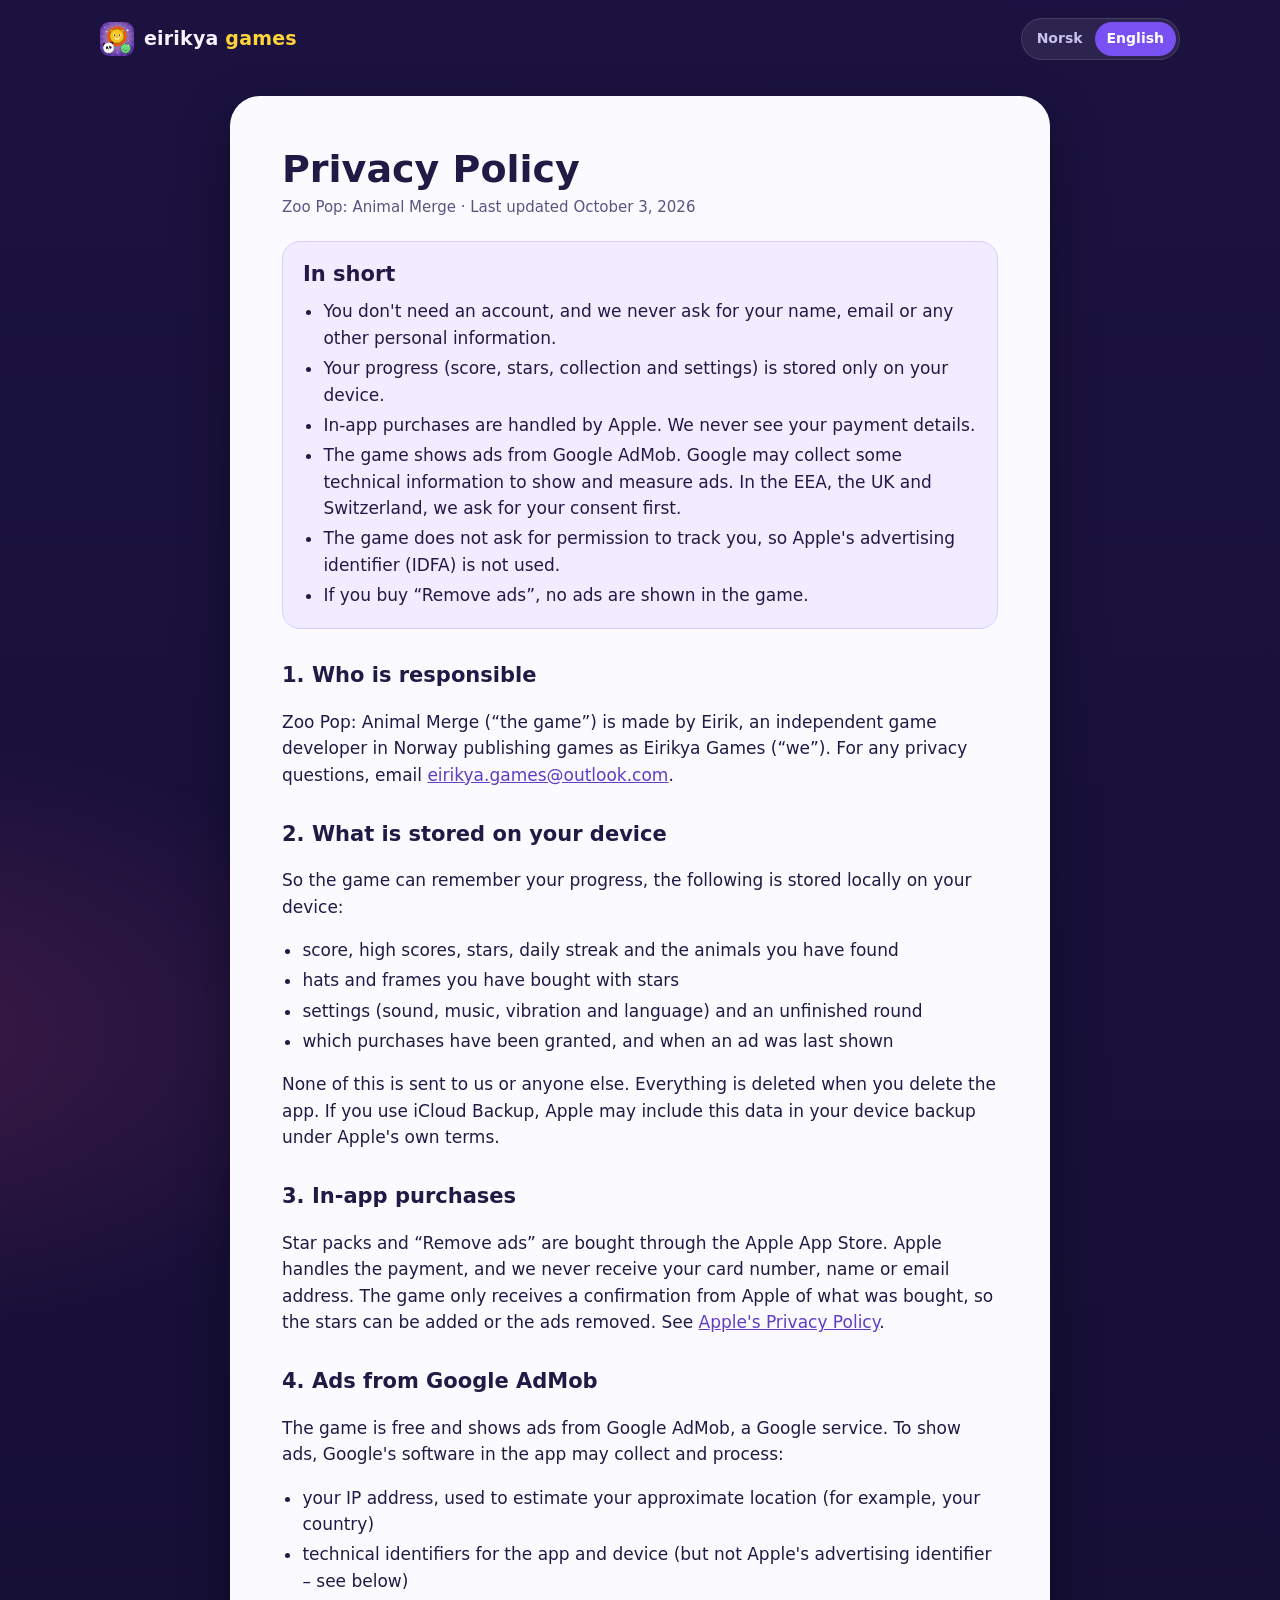
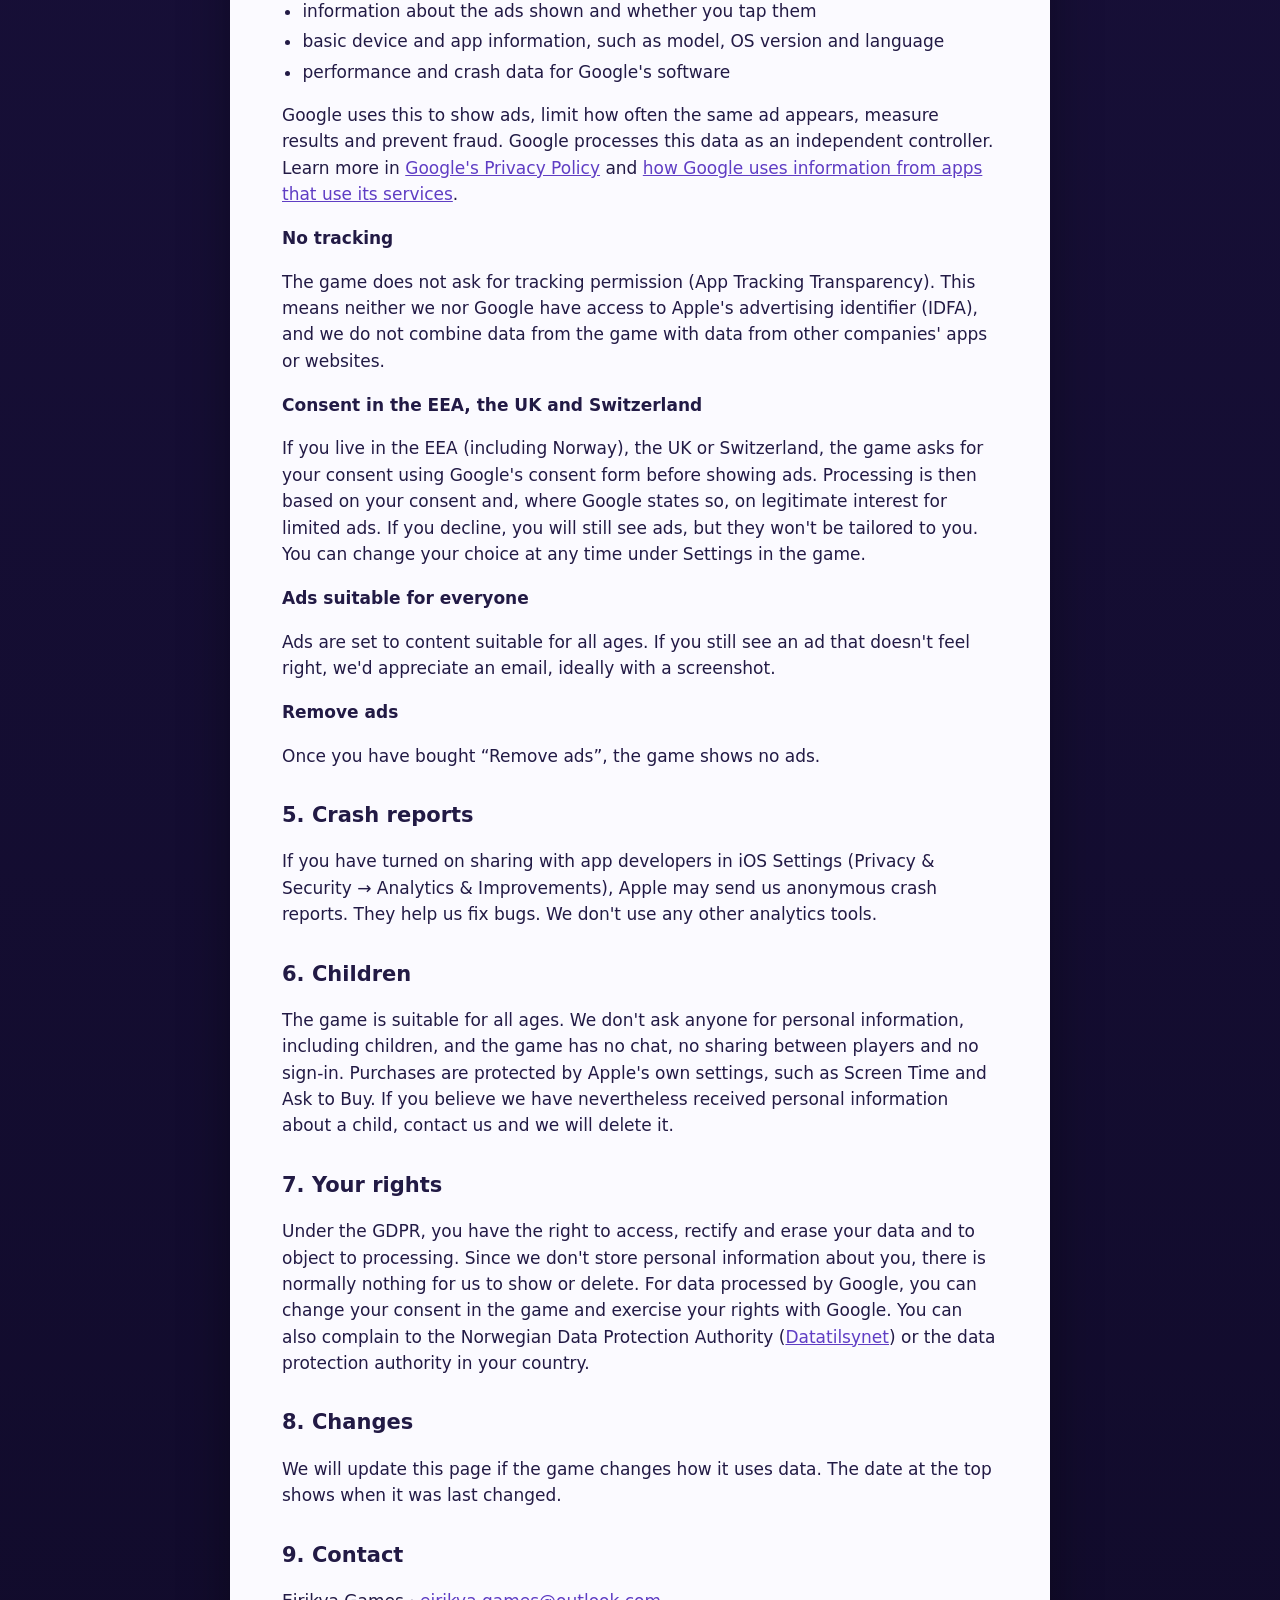
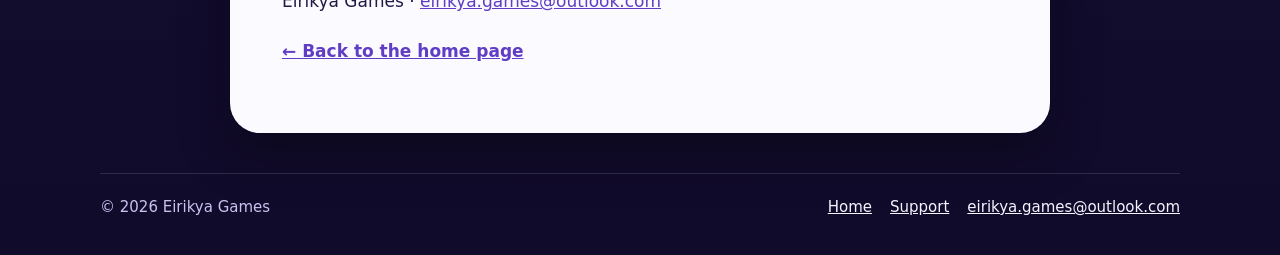
==== personvern.html @ a17b2927 "Nettside for Eirikya Games: forside, brukerstøtte og personvern - index.html: Zoo Pop: Animal Merge " ====
<!doctype html>
<html lang="en">
<head>
  <meta charset="utf-8">
  <meta name="viewport" content="width=device-width, initial-scale=1">
  <title>Privacy Policy – Zoo Pop: Animal Merge</title>
  <meta name="title-en" content="Privacy Policy – Zoo Pop: Animal Merge">
  <meta name="title-nb" content="Personvernerklæring – Zoo Pop: Animal Merge">
  <meta name="description" content="Privacy policy for Zoo Pop: Animal Merge by Eirikya Games. Personvernerklæring for Zoo Pop: Animal Merge.">
  <meta name="theme-color" content="#1b1240">
  <link rel="icon" type="image/png" href="img/favicon.png">
  <link rel="apple-touch-icon" href="img/apple-touch-icon.png">
  <link rel="stylesheet" href="assets/site.css">
  <script src="assets/lang.js"></script>
</head>
<body>
  <div class="wrap">
    <header class="top">
      <a class="brand" href="./">
        <img src="img/favicon.png" alt="" width="34" height="34">
        <span>eirikya <b>games</b></span>
      </a>
      <div class="langs" role="group" aria-label="Language / Språk">
        <button type="button" data-set-lang="nb" aria-pressed="false" lang="nb">Norsk</button>
        <button type="button" data-set-lang="en" aria-pressed="false" lang="en">English</button>
      </div>
    </header>

    <main>
      <!-- ============ NORSK ============ -->
      <article class="paper" id="nb" data-l="nb" lang="nb">
        <h1>Personvernerklæring</h1>
        <p class="updated">Zoo Pop: Animal Merge · Sist oppdatert 3. oktober 2026</p>

        <div class="summary-box">
          <h2>Kort fortalt</h2>
          <ul>
            <li>Du trenger ingen konto, og vi ber aldri om navn, e-post eller andre personopplysninger.</li>
            <li>Fremgangen din (poeng, stjerner, samling og innstillinger) lagres bare på enheten din.</li>
            <li>Kjøp i appen håndteres av Apple. Vi ser aldri betalingsopplysningene dine.</li>
            <li>Spillet viser reklame fra Google AdMob. Google kan samle inn noe teknisk informasjon for å vise og måle reklamen. I EØS (også Norge), Storbritannia og Sveits spør vi om samtykke først.</li>
            <li>Spillet ber ikke om tillatelse til sporing, så Apples annonse-ID (IDFA) blir ikke brukt.</li>
            <li>Kjøper du «Fjern reklame», vises ingen reklame i spillet.</li>
          </ul>
        </div>

        <h2>1. Hvem er ansvarlig</h2>
        <p>Zoo Pop: Animal Merge («spillet») er laget av Eirik, en uavhengig spillutvikler i Norge som gir ut spill under navnet Eirikya Games («vi»). Har du spørsmål om personvern, kan du sende e-post til <a href="mailto:eirikya.games@outlook.com">eirikya.games@outlook.com</a>.</p>

        <h2>2. Det som lagres på enheten din</h2>
        <p>For at spillet skal huske hvor langt du har kommet, lagres dette lokalt på enheten:</p>
        <ul>
          <li>poeng, rekorder, stjerner, dager på rad og hvilke dyr du har funnet</li>
          <li>hatter og rammer du har kjøpt med stjerner</li>
          <li>innstillinger (lyd, musikk, vibrasjon og språk) og en påbegynt runde</li>
          <li>hvilke kjøp som er gitt, og når reklame sist ble vist</li>
        </ul>
        <p>Dette sendes ikke til oss eller til noen andre. Alt slettes når du sletter appen. Bruker du sikkerhetskopi i iCloud, kan Apple ta med dataene i sikkerhetskopien av enheten din, etter Apples egne vilkår.</p>

        <h2>3. Kjøp i appen</h2>
        <p>Stjernepakker og «Fjern reklame» kjøpes gjennom Apple App Store. Apple tar seg av betalingen, og vi får aldri kortnummer, navn eller e-postadressen din. Spillet får bare en bekreftelse fra Apple på hva som er kjøpt, slik at stjernene kan legges til eller reklamen fjernes. Les mer i <a href="https://www.apple.com/legal/privacy/" rel="noopener">Apples personvernerklæring</a>.</p>

        <h2>4. Reklame fra Google AdMob</h2>
        <p>Spillet er gratis og viser reklame fra Google AdMob, en tjeneste fra Google. For å vise reklame kan Googles programvare i appen samle inn og behandle:</p>
        <ul>
          <li>IP-adressen, som brukes til å anslå omtrentlig posisjon (for eksempel land)</li>
          <li>tekniske identifikatorer for appen og enheten (men ikke Apples annonse-ID, se under)</li>
          <li>informasjon om reklamen som vises, og om du trykker på den</li>
          <li>grunnleggende informasjon om enheten og appen, som modell, systemversjon og språk</li>
          <li>ytelses- og feildata for Googles programvare</li>
        </ul>
        <p>Google bruker dette til å vise reklame, begrense hvor ofte den samme reklamen vises, måle resultater og hindre svindel. Google behandler disse dataene som selvstendig behandlingsansvarlig. Les mer i <a href="https://policies.google.com/privacy" rel="noopener">Googles personvernerklæring</a> og <a href="https://policies.google.com/technologies/partner-sites" rel="noopener">hvordan Google bruker informasjon fra apper som bruker tjenestene deres</a>.</p>

        <h3>Ingen sporing</h3>
        <p>Spillet ber ikke om tillatelse til sporing (App Tracking Transparency). Derfor har verken vi eller Google tilgang til Apples annonse-ID (IDFA), og vi kobler ikke data fra spillet sammen med data fra andre selskapers apper eller nettsteder.</p>

        <h3>Samtykke i EØS, Storbritannia og Sveits</h3>
        <p>Hvis du bor i EØS (også Norge), Storbritannia eller Sveits, spør spillet om samtykke med Googles samtykkeskjema før reklame vises. Behandlingen bygger da på samtykket ditt, og der Google oppgir det, på berettiget interesse for begrenset reklame. Sier du nei, ser du fortsatt reklame, men den blir ikke tilpasset deg. Du kan endre valget når som helst under Innstillinger i spillet.</p>

        <h3>Reklame som passer for alle</h3>
        <p>Reklamen er stilt inn til innhold som passer for alle aldre. Hvis du likevel ser en annonse som ikke passer, setter vi pris på en e-post, gjerne med et skjermbilde.</p>

        <h3>Fjern reklame</h3>
        <p>Når du har kjøpt «Fjern reklame», viser spillet ingen reklame.</p>

        <h2>5. Krasjrapporter</h2>
        <p>Hvis du har slått på deling med apputviklere i iOS-innstillingene (Personvern og sikkerhet → Analyse og forbedringer), kan Apple sende oss anonyme krasjrapporter. De hjelper oss å rette feil. Vi bruker ingen andre analyseverktøy.</p>

        <h2>6. Barn</h2>
        <p>Spillet passer for alle aldre. Vi ber ikke om personopplysninger fra noen, heller ikke fra barn, og spillet har ingen chat, ingen deling mellom spillere og ingen innlogging. Kjøp beskyttes av Apples egne innstillinger, som Skjermtid og «Be om å kjøpe». Mener du at vi likevel har fått personopplysninger om et barn, ta kontakt, så sletter vi dem.</p>

        <h2>7. Rettighetene dine</h2>
        <p>Etter personvernforordningen (GDPR) har du rett til innsyn, retting, sletting og til å protestere mot behandling. Siden vi ikke lagrer personopplysninger om deg, har vi vanligvis ingenting å vise eller slette. For data som Google behandler, kan du endre samtykket i spillet og bruke rettighetene dine hos Google. Du kan også klage til <a href="https://www.datatilsynet.no/" rel="noopener">Datatilsynet</a> eller tilsynsmyndigheten i landet ditt.</p>

        <h2>8. Endringer</h2>
        <p>Vi oppdaterer denne siden hvis spillet endrer hvordan det bruker data. Datoen øverst viser når den sist ble endret.</p>

        <h2>9. Kontakt</h2>
        <p>Eirikya Games · <a href="mailto:eirikya.games@outlook.com">eirikya.games@outlook.com</a></p>

        <p><a class="back" href="./">← Tilbake til forsiden</a></p>
      </article>

      <!-- ============ ENGLISH ============ -->
      <article class="paper" id="en" data-l="en" lang="en">
        <h1>Privacy Policy</h1>
        <p class="updated">Zoo Pop: Animal Merge · Last updated October 3, 2026</p>

        <div class="summary-box">
          <h2>In short</h2>
          <ul>
            <li>You don't need an account, and we never ask for your name, email or any other personal information.</li>
            <li>Your progress (score, stars, collection and settings) is stored only on your device.</li>
            <li>In-app purchases are handled by Apple. We never see your payment details.</li>
            <li>The game shows ads from Google AdMob. Google may collect some technical information to show and measure ads. In the EEA, the UK and Switzerland, we ask for your consent first.</li>
            <li>The game does not ask for permission to track you, so Apple's advertising identifier (IDFA) is not used.</li>
            <li>If you buy “Remove ads”, no ads are shown in the game.</li>
          </ul>
        </div>

        <h2>1. Who is responsible</h2>
        <p>Zoo Pop: Animal Merge (“the game”) is made by Eirik, an independent game developer in Norway publishing games as Eirikya Games (“we”). For any privacy questions, email <a href="mailto:eirikya.games@outlook.com">eirikya.games@outlook.com</a>.</p>

        <h2>2. What is stored on your device</h2>
        <p>So the game can remember your progress, the following is stored locally on your device:</p>
        <ul>
          <li>score, high scores, stars, daily streak and the animals you have found</li>
          <li>hats and frames you have bought with stars</li>
          <li>settings (sound, music, vibration and language) and an unfinished round</li>
          <li>which purchases have been granted, and when an ad was last shown</li>
        </ul>
        <p>None of this is sent to us or anyone else. Everything is deleted when you delete the app. If you use iCloud Backup, Apple may include this data in your device backup under Apple's own terms.</p>

        <h2>3. In-app purchases</h2>
        <p>Star packs and “Remove ads” are bought through the Apple App Store. Apple handles the payment, and we never receive your card number, name or email address. The game only receives a confirmation from Apple of what was bought, so the stars can be added or the ads removed. See <a href="https://www.apple.com/legal/privacy/" rel="noopener">Apple's Privacy Policy</a>.</p>

        <h2>4. Ads from Google AdMob</h2>
        <p>The game is free and shows ads from Google AdMob, a Google service. To show ads, Google's software in the app may collect and process:</p>
        <ul>
          <li>your IP address, used to estimate your approximate location (for example, your country)</li>
          <li>technical identifiers for the app and device (but not Apple's advertising identifier – see below)</li>
          <li>information about the ads shown and whether you tap them</li>
          <li>basic device and app information, such as model, OS version and language</li>
          <li>performance and crash data for Google's software</li>
        </ul>
        <p>Google uses this to show ads, limit how often the same ad appears, measure results and prevent fraud. Google processes this data as an independent controller. Learn more in <a href="https://policies.google.com/privacy" rel="noopener">Google's Privacy Policy</a> and <a href="https://policies.google.com/technologies/partner-sites" rel="noopener">how Google uses information from apps that use its services</a>.</p>

        <h3>No tracking</h3>
        <p>The game does not ask for tracking permission (App Tracking Transparency). This means neither we nor Google have access to Apple's advertising identifier (IDFA), and we do not combine data from the game with data from other companies' apps or websites.</p>

        <h3>Consent in the EEA, the UK and Switzerland</h3>
        <p>If you live in the EEA (including Norway), the UK or Switzerland, the game asks for your consent using Google's consent form before showing ads. Processing is then based on your consent and, where Google states so, on legitimate interest for limited ads. If you decline, you will still see ads, but they won't be tailored to you. You can change your choice at any time under Settings in the game.</p>

        <h3>Ads suitable for everyone</h3>
        <p>Ads are set to content suitable for all ages. If you still see an ad that doesn't feel right, we'd appreciate an email, ideally with a screenshot.</p>

        <h3>Remove ads</h3>
        <p>Once you have bought “Remove ads”, the game shows no ads.</p>

        <h2>5. Crash reports</h2>
        <p>If you have turned on sharing with app developers in iOS Settings (Privacy &amp; Security → Analytics &amp; Improvements), Apple may send us anonymous crash reports. They help us fix bugs. We don't use any other analytics tools.</p>

        <h2>6. Children</h2>
        <p>The game is suitable for all ages. We don't ask anyone for personal information, including children, and the game has no chat, no sharing between players and no sign-in. Purchases are protected by Apple's own settings, such as Screen Time and Ask to Buy. If you believe we have nevertheless received personal information about a child, contact us and we will delete it.</p>

        <h2>7. Your rights</h2>
        <p>Under the GDPR, you have the right to access, rectify and erase your data and to object to processing. Since we don't store personal information about you, there is normally nothing for us to show or delete. For data processed by Google, you can change your consent in the game and exercise your rights with Google. You can also complain to the Norwegian Data Protection Authority (<a href="https://www.datatilsynet.no/en/" rel="noopener">Datatilsynet</a>) or the data protection authority in your country.</p>

        <h2>8. Changes</h2>
        <p>We will update this page if the game changes how it uses data. The date at the top shows when it was last changed.</p>

        <h2>9. Contact</h2>
        <p>Eirikya Games · <a href="mailto:eirikya.games@outlook.com">eirikya.games@outlook.com</a></p>

        <p><a class="back" href="./">← Back to the home page</a></p>
      </article>
    </main>

    <footer class="foot">
      <span>© 2026 Eirikya Games</span>
      <nav aria-label="Footer">
        <a href="./"><span data-l="nb" lang="nb">Forsiden</span><span data-l="en" lang="en">Home</span></a>
        <a href="./#support"><span data-l="nb" lang="nb">Brukerstøtte</span><span data-l="en" lang="en">Support</span></a>
        <a href="mailto:eirikya.games@outlook.com">eirikya.games@outlook.com</a>
      </nav>
    </footer>
  </div>
</body>
</html>
---- assets/site.css ----
/* Eirikya Games – felles stil */
:root {
  --bg: #1b1240;
  --bg-deep: #110b2b;
  --card: #261b57;
  --card-hi: #30246a;
  --line: rgba(255, 255, 255, 0.12);
  --text: #f6f3ff;
  --muted: #c9c1ef;
  --yellow: #ffd43b;
  --green: #37b24d;
  --green-hi: #51cf66;
  --violet: #7950f2;
  --pink: #e64980;
  --paper: #fbfaff;
  --ink: #221a45;
  --ink-muted: #5b5480;
  --radius: 22px;
  --font: ui-rounded, "SF Pro Rounded", "Nunito", "Segoe UI", system-ui, -apple-system, Roboto, "Helvetica Neue", Arial, sans-serif;
}

* { box-sizing: border-box; }

html { -webkit-text-size-adjust: 100%; }

body {
  margin: 0;
  font-family: var(--font);
  font-size: 17px;
  line-height: 1.55;
  color: var(--text);
  background-color: var(--bg);
  background-image:
    radial-gradient(1200px 600px at 85% -10%, rgba(121, 80, 242, 0.35), transparent 60%),
    radial-gradient(900px 500px at -10% 30%, rgba(230, 73, 128, 0.18), transparent 60%),
    linear-gradient(180deg, var(--bg) 0%, var(--bg-deep) 100%);
  min-height: 100vh;
}

a { color: var(--yellow); }
a:hover { text-decoration-thickness: 2px; }

img { max-width: 100%; height: auto; display: block; }

.wrap { width: min(1080px, 100% - 32px); margin-inline: auto; }

/* Språkbytte: uten JavaScript vises begge språk */
html[data-lang="en"] [data-l="nb"],
html[data-lang="nb"] [data-l="en"] { display: none !important; }

/* Topp */
.top {
  display: flex;
  align-items: center;
  justify-content: space-between;
  gap: 12px;
  padding: 18px 0;
}
.brand {
  display: inline-flex;
  align-items: center;
  gap: 10px;
  color: var(--text);
  text-decoration: none;
  font-weight: 800;
  font-size: 19px;
  letter-spacing: 0.2px;
}
.brand img { width: 34px; height: 34px; border-radius: 9px; }
.brand span { white-space: nowrap; }
.brand span b { color: var(--yellow); }

.langs {
  display: inline-flex;
  background: rgba(255, 255, 255, 0.08);
  border: 1px solid var(--line);
  border-radius: 999px;
  padding: 3px;
}
.langs button {
  font: inherit;
  font-size: 14px;
  font-weight: 700;
  color: var(--muted);
  background: none;
  border: 0;
  border-radius: 999px;
  padding: 6px 12px;
  cursor: pointer;
  min-height: 34px;
}
.langs button[aria-pressed="true"] { background: var(--violet); color: #fff; }
.langs button:focus-visible { outline: 2px solid var(--yellow); outline-offset: 2px; }

/* Forside */
.intro { padding: 28px 0 10px; max-width: 720px; }
.eyebrow {
  margin: 0 0 6px;
  color: var(--yellow);
  font-weight: 800;
  font-size: 14px;
  letter-spacing: 1.4px;
  text-transform: uppercase;
}
.intro h1 { margin: 0 0 10px; font-size: clamp(30px, 6vw, 44px); line-height: 1.12; }
.intro p { margin: 0; color: var(--muted); font-size: 18px; }

.game {
  margin: 34px 0 0;
  background: linear-gradient(180deg, rgba(255, 255, 255, 0.06), rgba(255, 255, 255, 0.02));
  border: 1px solid var(--line);
  border-radius: 30px;
  padding: clamp(20px, 4vw, 40px);
}
.game-head {
  display: grid;
  grid-template-columns: auto 1fr;
  gap: 22px;
  align-items: center;
}
.app-icon {
  width: clamp(96px, 18vw, 136px);
  aspect-ratio: 1;
  border-radius: 22.5%;
  box-shadow: 0 10px 30px rgba(0, 0, 0, 0.35), 0 0 0 1px rgba(255, 255, 255, 0.08);
}
.game h2 { margin: 0; font-size: clamp(26px, 4.6vw, 36px); line-height: 1.15; }
.game h2 small { display: block; color: var(--muted); font-size: 0.5em; font-weight: 700; letter-spacing: 0.4px; margin-top: 4px; }
.game-head p { margin: 10px 0 0; color: var(--muted); }

.badges { display: flex; flex-wrap: wrap; gap: 8px; margin-top: 14px; }
.badge {
  display: inline-flex;
  align-items: center;
  gap: 6px;
  padding: 7px 14px;
  border-radius: 999px;
  font-size: 14px;
  font-weight: 800;
  background: rgba(255, 212, 59, 0.14);
  color: var(--yellow);
  border: 1px solid rgba(255, 212, 59, 0.35);
}
.badge.soft { background: rgba(255, 255, 255, 0.08); color: var(--text); border-color: var(--line); }

.shots {
  display: grid;
  grid-template-columns: repeat(3, 1fr);
  gap: 18px;
  margin: 30px 0 6px;
}
.shots figure { margin: 0; }
.shots img {
  width: 100%;
  border-radius: 24px;
  border: 1px solid var(--line);
  box-shadow: 0 14px 34px rgba(0, 0, 0, 0.4);
  background: var(--bg);
}
.shots figcaption { text-align: center; color: var(--muted); font-size: 14px; margin-top: 8px; }

.features {
  display: grid;
  grid-template-columns: repeat(2, 1fr);
  gap: 14px;
  margin-top: 26px;
}
.feature {
  background: var(--card);
  border: 1px solid var(--line);
  border-radius: var(--radius);
  padding: 18px 20px;
}
.feature h3 { margin: 0 0 4px; font-size: 18px; }
.feature p { margin: 0; color: var(--muted); font-size: 16px; }
.dot { display: inline-block; width: 10px; height: 10px; border-radius: 50%; margin-right: 8px; vertical-align: 1px; }

/* Brukerstøtte */
.support {
  margin: 34px 0 0;
  display: grid;
  grid-template-columns: 1.1fr 1fr;
  gap: 18px;
}
.support > div {
  background: var(--card);
  border: 1px solid var(--line);
  border-radius: 30px;
  padding: clamp(20px, 4vw, 32px);
}
.support h2 { margin: 0 0 8px; font-size: 26px; }
.support p { margin: 0 0 16px; color: var(--muted); }
.btn {
  display: inline-flex;
  align-items: center;
  gap: 8px;
  min-height: 48px;
  padding: 12px 20px;
  border-radius: 16px;
  background: var(--green);
  color: #fff;
  font-weight: 800;
  text-decoration: none;
  box-shadow: 0 4px 0 #2b8a3e;
  word-break: break-all;
}
.btn:hover { background: var(--green-hi); }
.btn:focus-visible { outline: 3px solid var(--yellow); outline-offset: 3px; }

details { border-top: 1px solid var(--line); padding: 12px 0; }
details:first-of-type { border-top: 0; padding-top: 0; }
summary { cursor: pointer; font-weight: 800; }
details p { margin: 8px 0 0; }

/* Bunn */
.foot {
  margin: 40px 0 0;
  padding: 22px 0 36px;
  border-top: 1px solid var(--line);
  color: var(--muted);
  font-size: 15px;
  display: flex;
  flex-wrap: wrap;
  gap: 8px 22px;
  justify-content: space-between;
}
.foot a { color: var(--text); }
.foot nav { display: flex; flex-wrap: wrap; gap: 8px 18px; }

/* Personvern */
.paper {
  background: var(--paper);
  color: var(--ink);
  border-radius: 30px;
  padding: clamp(22px, 5vw, 52px);
  margin: 18px auto 0;
  max-width: 820px;
  box-shadow: 0 20px 50px rgba(0, 0, 0, 0.35);
}
.paper a { color: #5f3dc4; }
.paper h1 { margin: 0 0 4px; font-size: clamp(24px, 6.4vw, 38px); line-height: 1.15; overflow-wrap: anywhere; hyphens: auto; }
.paper .updated { margin: 0 0 22px; color: var(--ink-muted); font-size: 15px; }
.paper h2 { margin: 30px 0 8px; font-size: 21px; }
.paper h3 { margin: 18px 0 6px; font-size: 17px; }
.paper p, .paper li { color: var(--ink); }
.paper ul { padding-left: 1.2em; }
.paper li { margin: 4px 0; }
.summary-box {
  background: #f1ecff;
  border: 1px solid #d9ceff;
  border-radius: 18px;
  padding: 16px 20px;
}
.summary-box h2 { margin-top: 0; }
.summary-box ul { margin: 0; }
.paper table { width: 100%; border-collapse: collapse; font-size: 15px; margin: 10px 0; }
.paper th, .paper td { text-align: left; padding: 8px 10px; border-bottom: 1px solid #e3def5; vertical-align: top; }
.paper th { background: #f4f1ff; }
.table-scroll { overflow-x: auto; }
.back { display: inline-block; margin: 6px 0 0; color: var(--muted); }
.paper .back { color: #5f3dc4; font-weight: 700; }

@media (max-width: 760px) {
  body { font-size: 16px; }
  .shots {
    grid-template-columns: repeat(3, 72%);
    overflow-x: auto;
    scroll-snap-type: x mandatory;
    padding-bottom: 8px;
    margin-inline: -4px;
    padding-inline: 4px;
  }
  .shots figure { scroll-snap-align: center; }
  .features { grid-template-columns: 1fr; }
  .support { grid-template-columns: 1fr; }
  .game-head { grid-template-columns: 1fr; text-align: left; }
}

@media (prefers-reduced-motion: no-preference) {
  .btn, .langs button { transition: background-color 0.15s ease; }
}
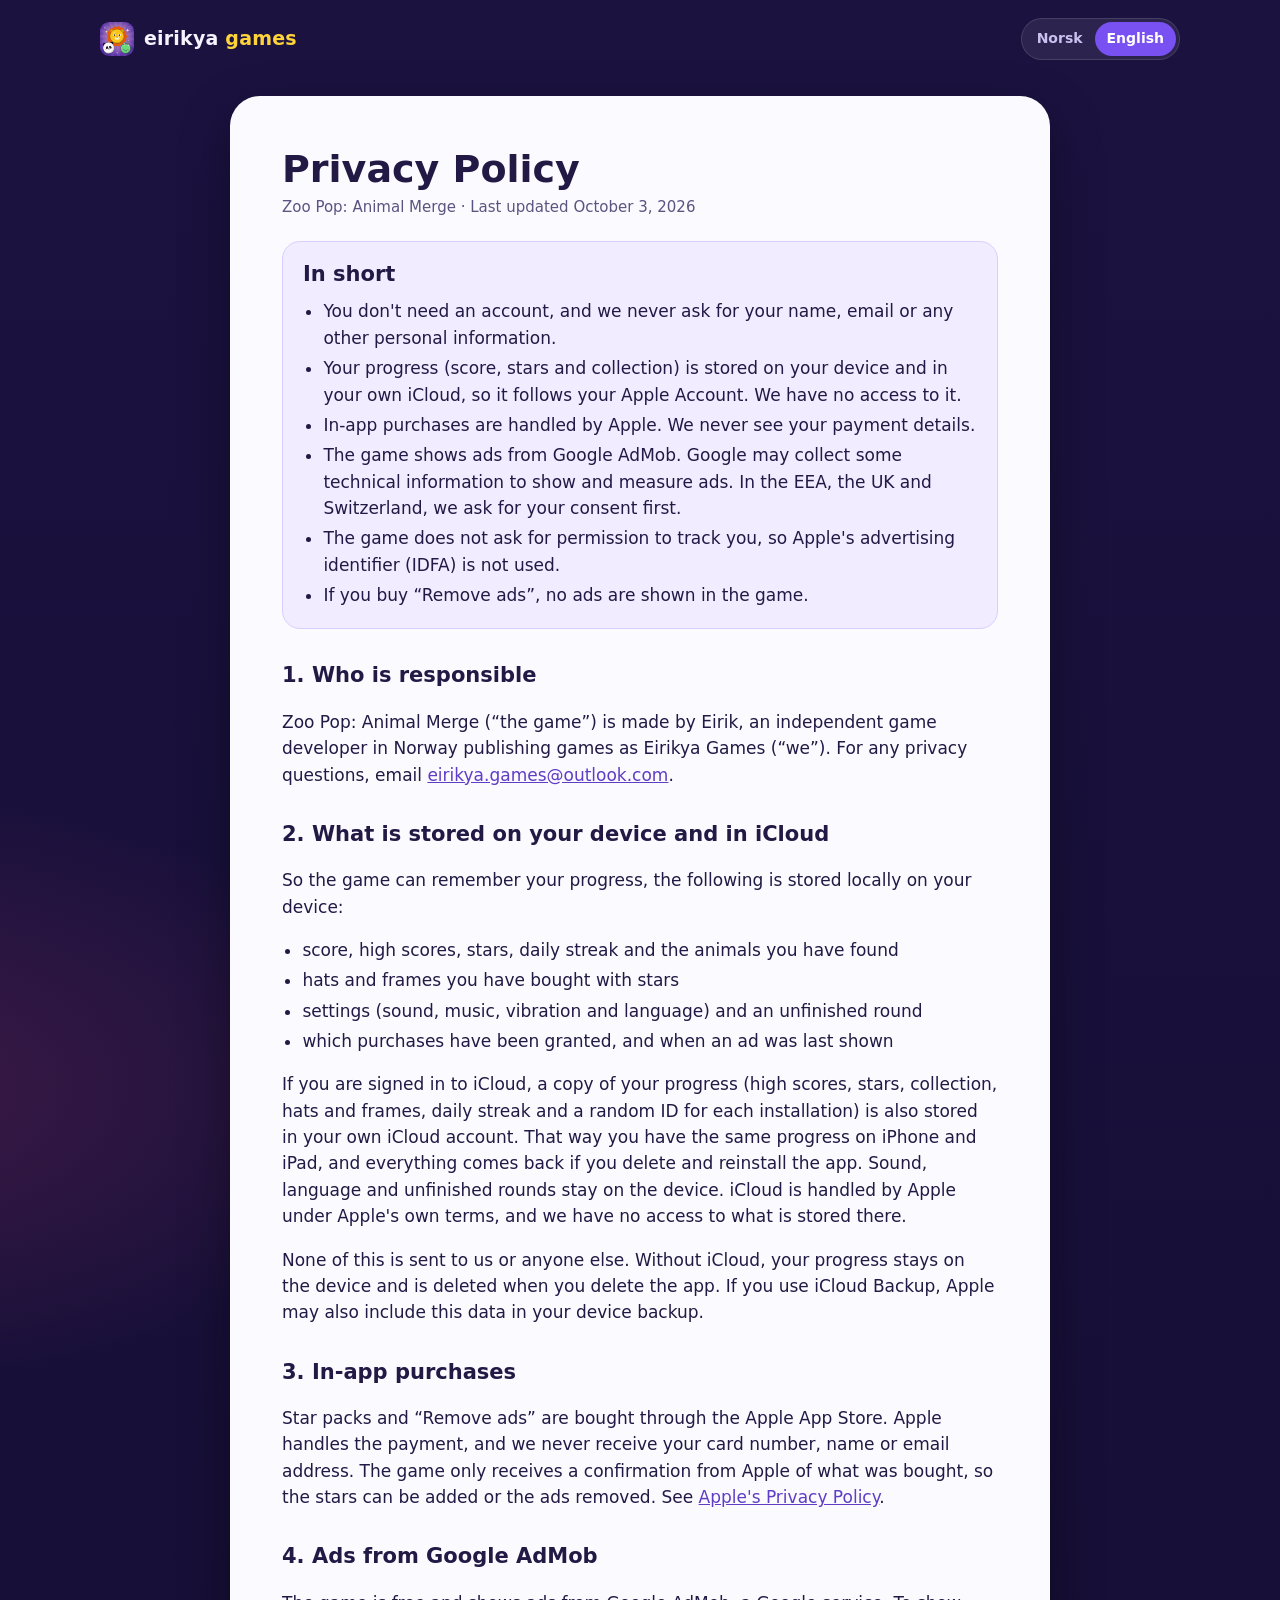
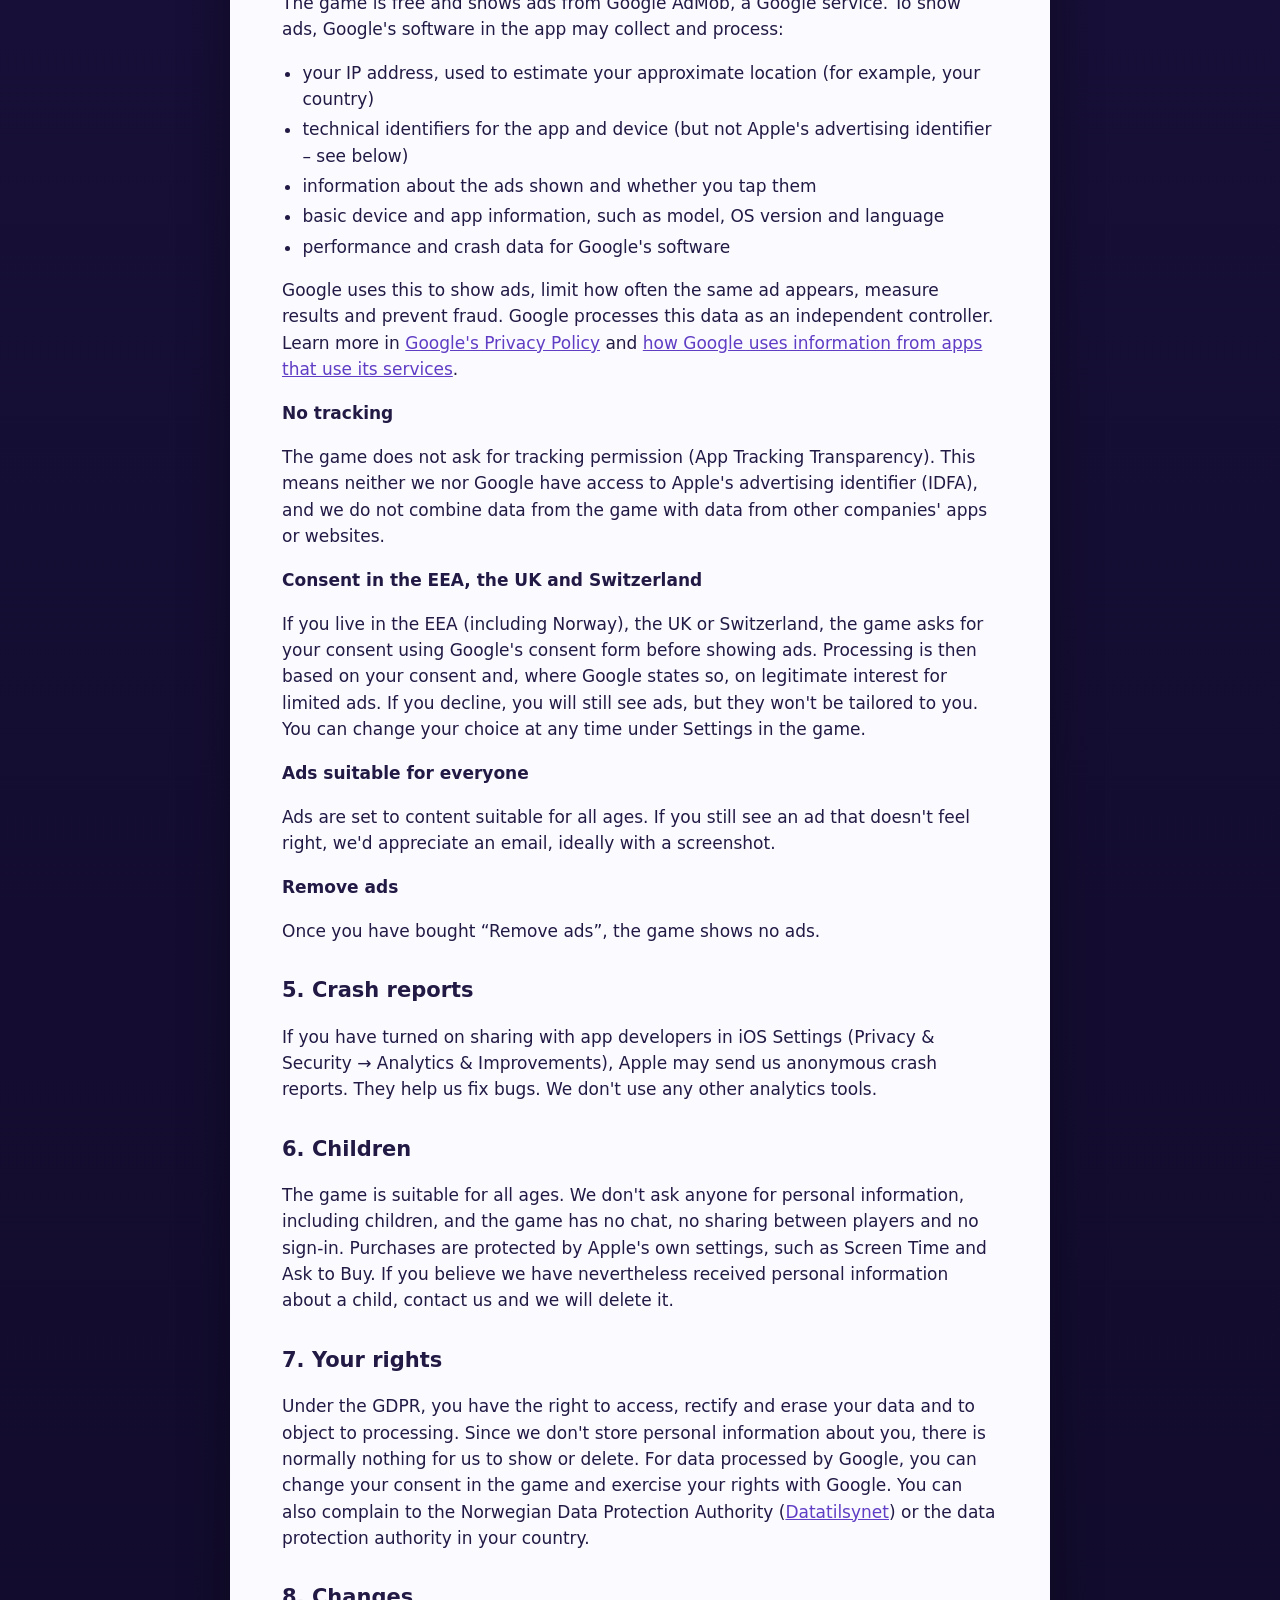
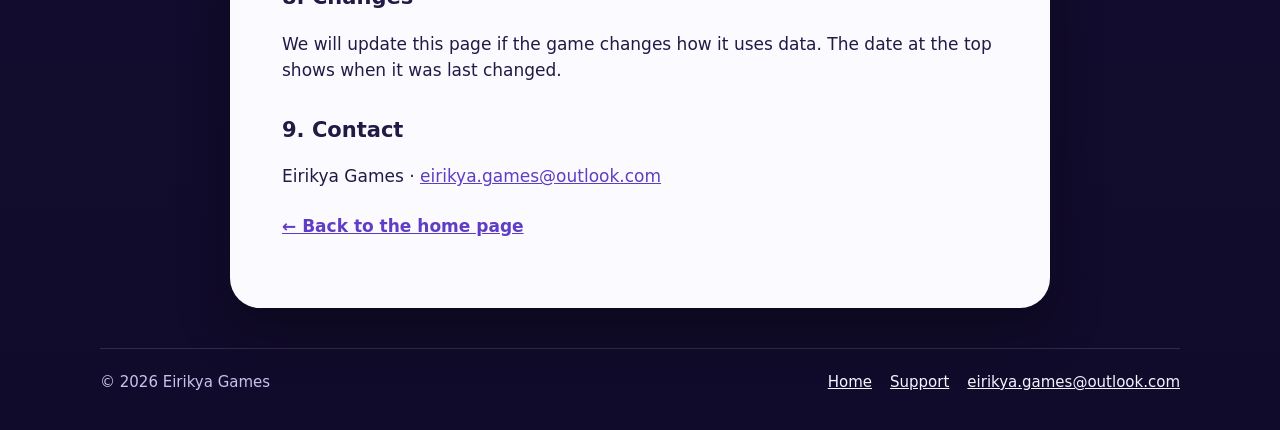
==== commit 3d707c70: "iCloud: fremgangen følger Apple-kontoen (brukerstøtte og personvern) - Spørsmål og svar: ny telefon " ====
--- a/personvern.html
+++ b/personvern.html
@@ -36,7 +36,7 @@
           <h2>Kort fortalt</h2>
           <ul>
             <li>Du trenger ingen konto, og vi ber aldri om navn, e-post eller andre personopplysninger.</li>
-            <li>Fremgangen din (poeng, stjerner, samling og innstillinger) lagres bare på enheten din.</li>
+            <li>Fremgangen din (poeng, stjerner og samling) lagres på enheten og i din egen iCloud, så den følger Apple-kontoen din. Vi har ikke tilgang til den.</li>
             <li>Kjøp i appen håndteres av Apple. Vi ser aldri betalingsopplysningene dine.</li>
             <li>Spillet viser reklame fra Google AdMob. Google kan samle inn noe teknisk informasjon for å vise og måle reklamen. I EØS (også Norge), Storbritannia og Sveits spør vi om samtykke først.</li>
             <li>Spillet ber ikke om tillatelse til sporing, så Apples annonse-ID (IDFA) blir ikke brukt.</li>
@@ -47,7 +47,7 @@
         <h2>1. Hvem er ansvarlig</h2>
         <p>Zoo Pop: Animal Merge («spillet») er laget av Eirik, en uavhengig spillutvikler i Norge som gir ut spill under navnet Eirikya Games («vi»). Har du spørsmål om personvern, kan du sende e-post til <a href="mailto:eirikya.games@outlook.com">eirikya.games@outlook.com</a>.</p>
 
-        <h2>2. Det som lagres på enheten din</h2>
+        <h2>2. Det som lagres på enheten din og i iCloud</h2>
         <p>For at spillet skal huske hvor langt du har kommet, lagres dette lokalt på enheten:</p>
         <ul>
           <li>poeng, rekorder, stjerner, dager på rad og hvilke dyr du har funnet</li>
@@ -55,7 +55,8 @@
           <li>innstillinger (lyd, musikk, vibrasjon og språk) og en påbegynt runde</li>
           <li>hvilke kjøp som er gitt, og når reklame sist ble vist</li>
         </ul>
-        <p>Dette sendes ikke til oss eller til noen andre. Alt slettes når du sletter appen. Bruker du sikkerhetskopi i iCloud, kan Apple ta med dataene i sikkerhetskopien av enheten din, etter Apples egne vilkår.</p>
+        <p>Er du logget inn i iCloud, lagres også en kopi av fremgangen (rekorder, stjerner, samling, hatter og rammer, dager på rad og en tilfeldig ID for hver installasjon) i din egen iCloud-konto. Da får du det samme på iPhone og iPad, og alt kommer tilbake hvis du sletter appen og installerer den på nytt. Lyd, språk og påbegynte runder blir bare på enheten. iCloud håndteres av Apple etter Apples egne vilkår, og vi har ikke tilgang til det som ligger der.</p>
+        <p>Ingenting av dette sendes til oss eller til noen andre. Uten iCloud ligger fremgangen bare på enheten og slettes når du sletter appen. Bruker du sikkerhetskopi i iCloud, kan Apple også ta med dataene i sikkerhetskopien av enheten din.</p>
 
         <h2>3. Kjøp i appen</h2>
         <p>Stjernepakker og «Fjern reklame» kjøpes gjennom Apple App Store. Apple tar seg av betalingen, og vi får aldri kortnummer, navn eller e-postadressen din. Spillet får bare en bekreftelse fra Apple på hva som er kjøpt, slik at stjernene kan legges til eller reklamen fjernes. Les mer i <a href="https://www.apple.com/legal/privacy/" rel="noopener">Apples personvernerklæring</a>.</p>
@@ -110,7 +111,7 @@
           <h2>In short</h2>
           <ul>
             <li>You don't need an account, and we never ask for your name, email or any other personal information.</li>
-            <li>Your progress (score, stars, collection and settings) is stored only on your device.</li>
+            <li>Your progress (score, stars and collection) is stored on your device and in your own iCloud, so it follows your Apple Account. We have no access to it.</li>
             <li>In-app purchases are handled by Apple. We never see your payment details.</li>
             <li>The game shows ads from Google AdMob. Google may collect some technical information to show and measure ads. In the EEA, the UK and Switzerland, we ask for your consent first.</li>
             <li>The game does not ask for permission to track you, so Apple's advertising identifier (IDFA) is not used.</li>
@@ -121,7 +122,7 @@
         <h2>1. Who is responsible</h2>
         <p>Zoo Pop: Animal Merge (“the game”) is made by Eirik, an independent game developer in Norway publishing games as Eirikya Games (“we”). For any privacy questions, email <a href="mailto:eirikya.games@outlook.com">eirikya.games@outlook.com</a>.</p>
 
-        <h2>2. What is stored on your device</h2>
+        <h2>2. What is stored on your device and in iCloud</h2>
         <p>So the game can remember your progress, the following is stored locally on your device:</p>
         <ul>
           <li>score, high scores, stars, daily streak and the animals you have found</li>
@@ -129,7 +130,8 @@
           <li>settings (sound, music, vibration and language) and an unfinished round</li>
           <li>which purchases have been granted, and when an ad was last shown</li>
         </ul>
-        <p>None of this is sent to us or anyone else. Everything is deleted when you delete the app. If you use iCloud Backup, Apple may include this data in your device backup under Apple's own terms.</p>
+        <p>If you are signed in to iCloud, a copy of your progress (high scores, stars, collection, hats and frames, daily streak and a random ID for each installation) is also stored in your own iCloud account. That way you have the same progress on iPhone and iPad, and everything comes back if you delete and reinstall the app. Sound, language and unfinished rounds stay on the device. iCloud is handled by Apple under Apple's own terms, and we have no access to what is stored there.</p>
+        <p>None of this is sent to us or anyone else. Without iCloud, your progress stays on the device and is deleted when you delete the app. If you use iCloud Backup, Apple may also include this data in your device backup.</p>
 
         <h2>3. In-app purchases</h2>
         <p>Star packs and “Remove ads” are bought through the Apple App Store. Apple handles the payment, and we never receive your card number, name or email address. The game only receives a confirmation from Apple of what was bought, so the stars can be added or the ads removed. See <a href="https://www.apple.com/legal/privacy/" rel="noopener">Apple's Privacy Policy</a>.</p>
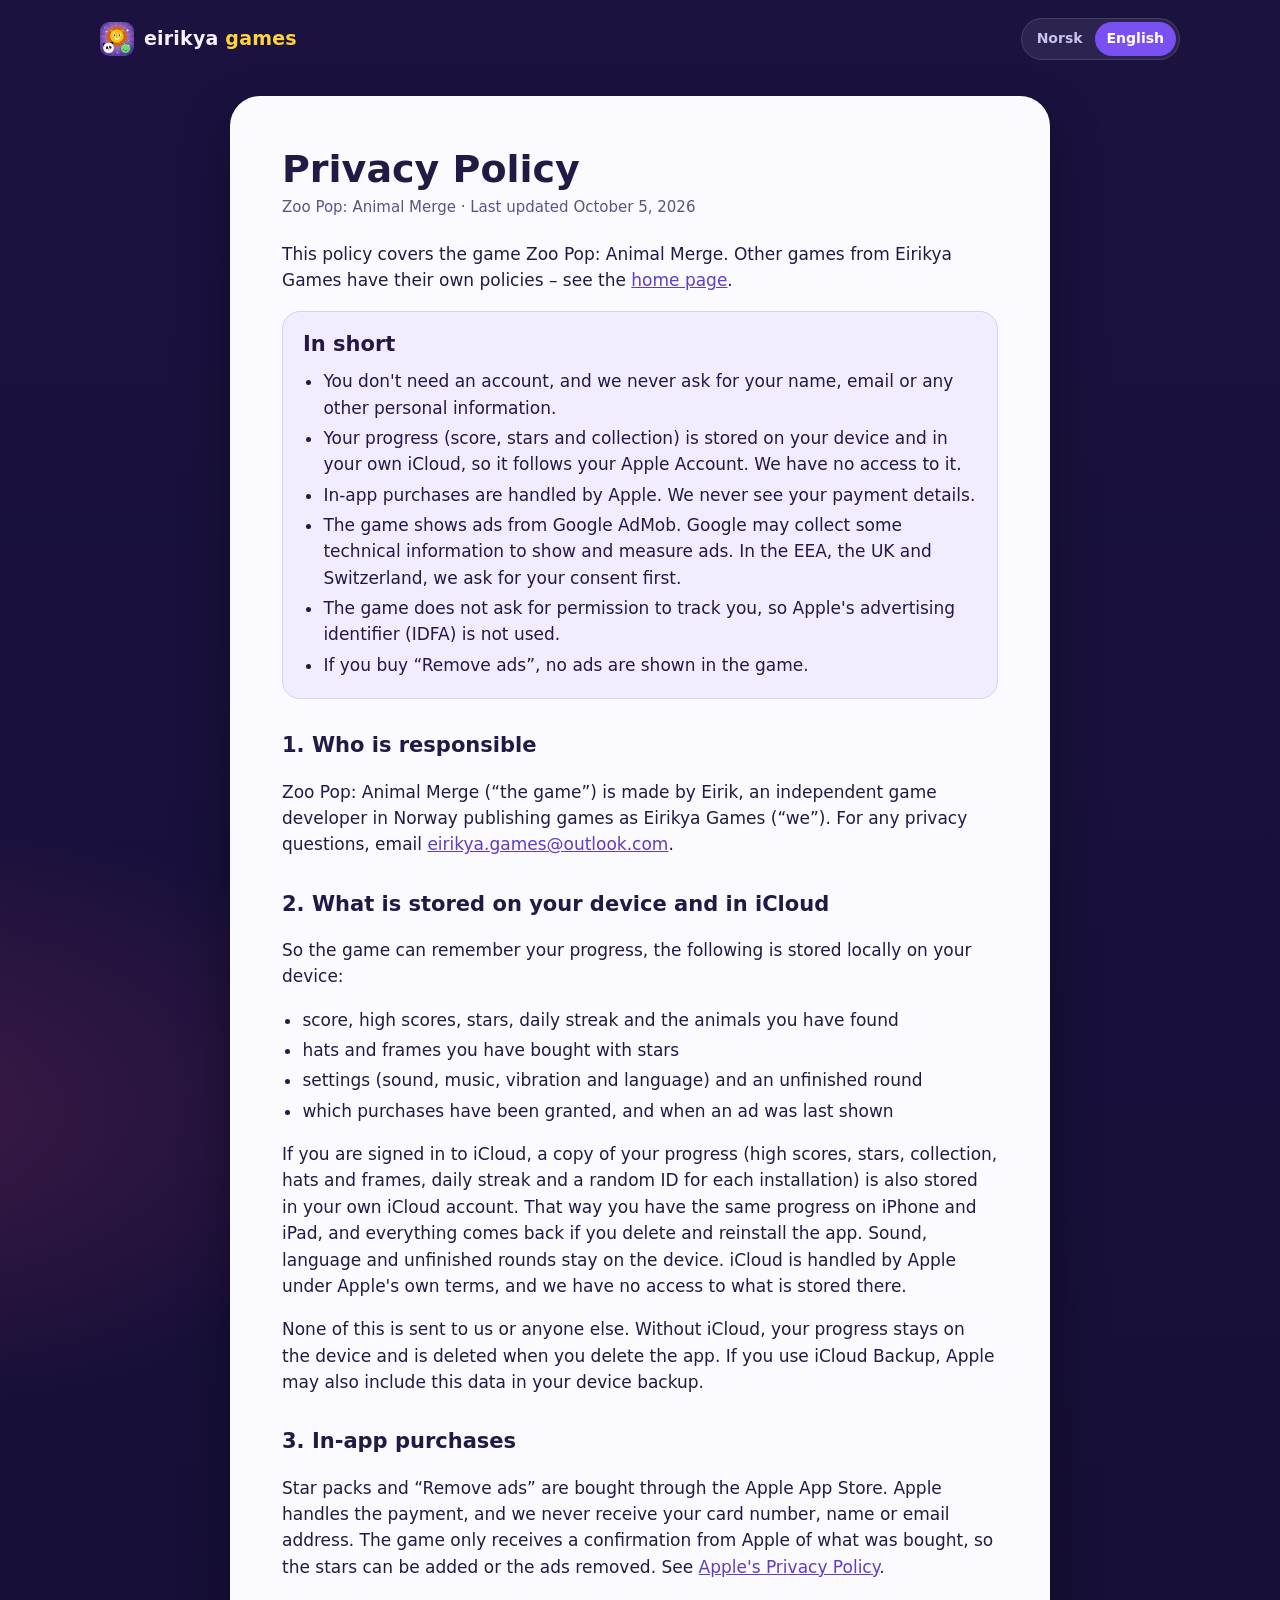
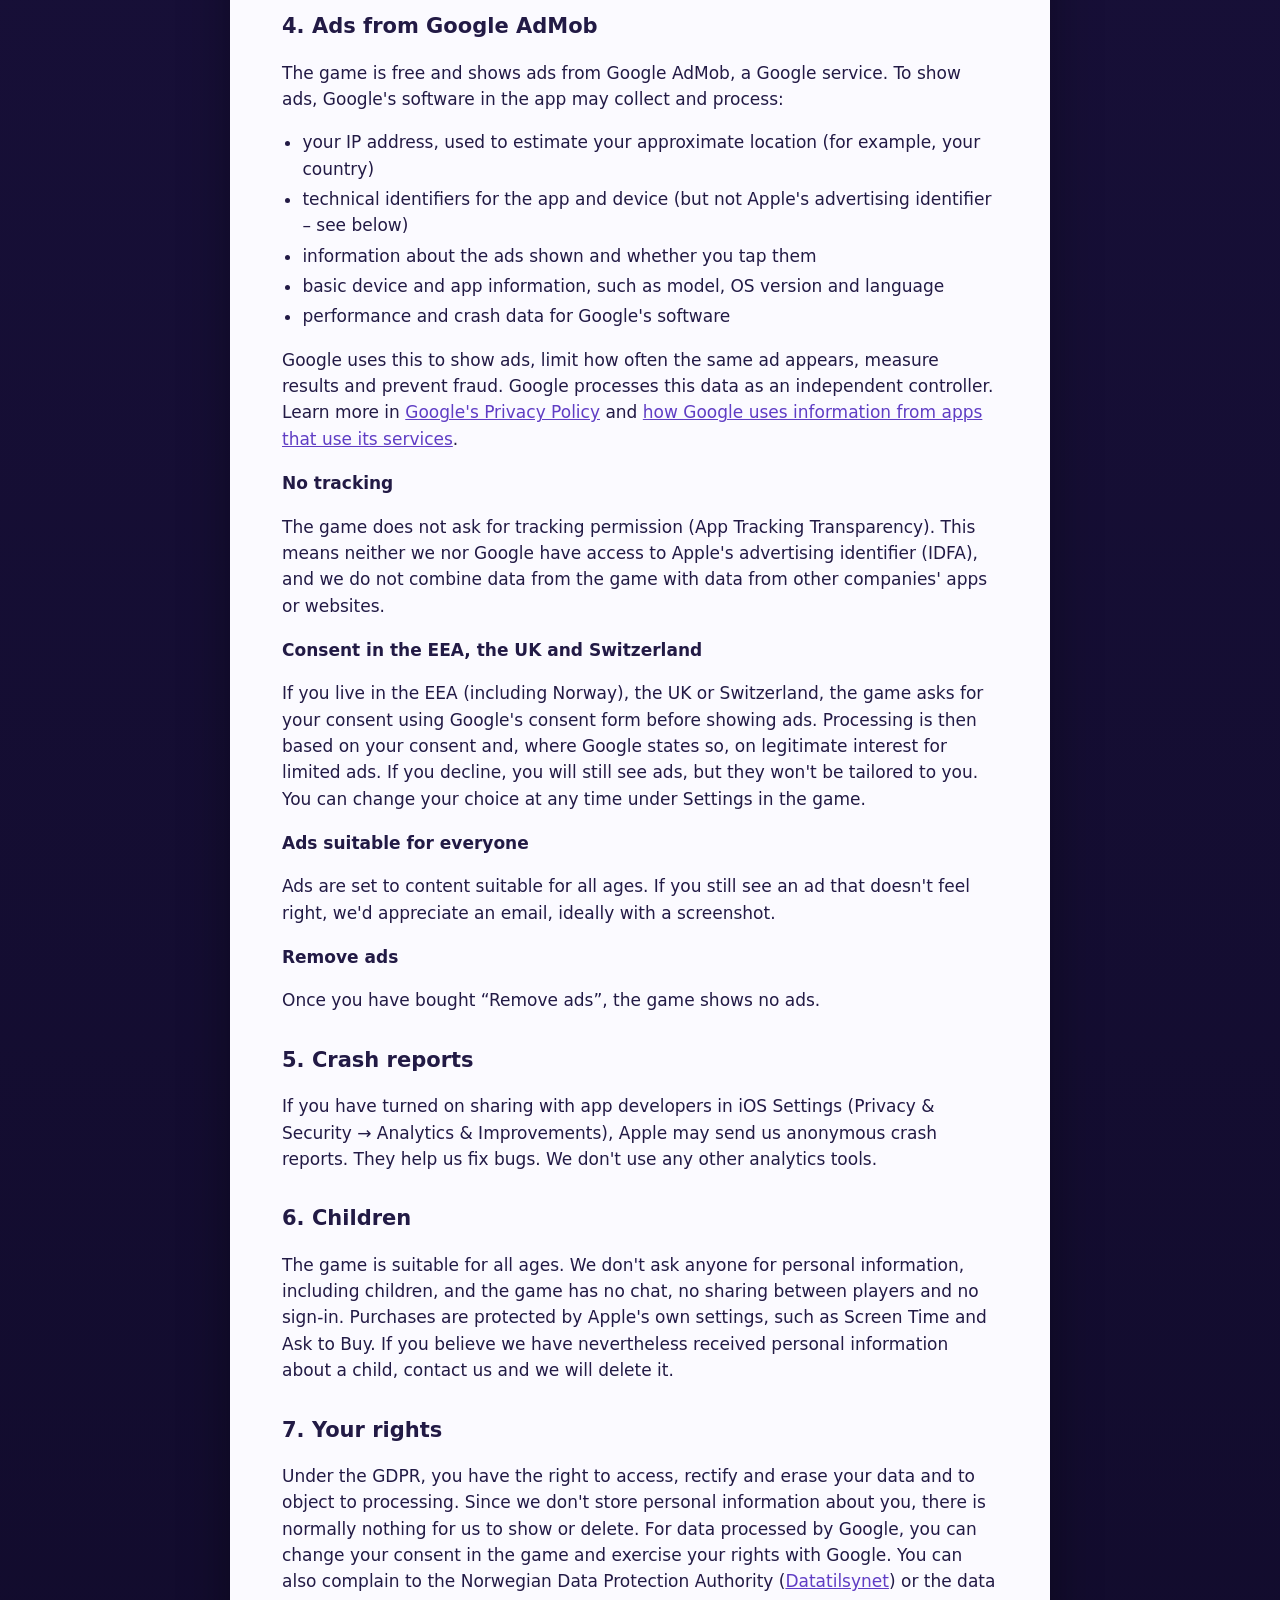
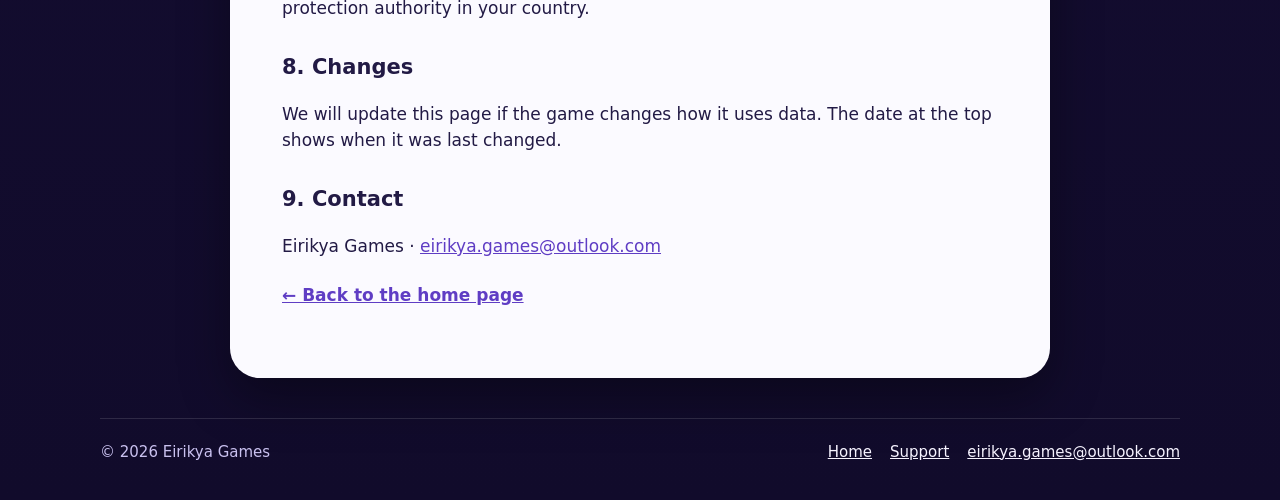
==== commit 168bf485: "One privacy policy per game, Tumble Numbers on the home page Co-Authored-By: Claude Opus 5.5 <norepl" ====
--- a/personvern.html
+++ b/personvern.html
@@ -3,189 +3,14 @@
 <head>
   <meta charset="utf-8">
   <meta name="viewport" content="width=device-width, initial-scale=1">
-  <title>Privacy Policy – Zoo Pop: Animal Merge</title>
-  <meta name="title-en" content="Privacy Policy – Zoo Pop: Animal Merge">
-  <meta name="title-nb" content="Personvernerklæring – Zoo Pop: Animal Merge">
-  <meta name="description" content="Privacy policy for Zoo Pop: Animal Merge by Eirikya Games. Personvernerklæring for Zoo Pop: Animal Merge.">
-  <meta name="theme-color" content="#1b1240">
-  <link rel="icon" type="image/png" href="img/favicon.png">
-  <link rel="apple-touch-icon" href="img/apple-touch-icon.png">
-  <link rel="stylesheet" href="assets/site.css">
-  <script src="assets/lang.js"></script>
+  <title>Privacy Policy – Eirikya Games</title>
+  <link rel="canonical" href="https://eirikya.github.io/zoopop/personvern.html">
+  <!-- Den gamle adressen for Zoo Pop. Hvert spill har nå sin egen side (zoopop/, tumble-numbers/). -->
+  <script>location.replace("zoopop/personvern.html" + location.search + location.hash);</script>
+  <meta http-equiv="refresh" content="0; url=zoopop/personvern.html">
 </head>
-<body>
-  <div class="wrap">
-    <header class="top">
-      <a class="brand" href="./">
-        <img src="img/favicon.png" alt="" width="34" height="34">
-        <span>eirikya <b>games</b></span>
-      </a>
-      <div class="langs" role="group" aria-label="Language / Språk">
-        <button type="button" data-set-lang="nb" aria-pressed="false" lang="nb">Norsk</button>
-        <button type="button" data-set-lang="en" aria-pressed="false" lang="en">English</button>
-      </div>
-    </header>
-
-    <main>
-      <!-- ============ NORSK ============ -->
-      <article class="paper" id="nb" data-l="nb" lang="nb">
-        <h1>Personvernerklæring</h1>
-        <p class="updated">Zoo Pop: Animal Merge · Sist oppdatert 3. oktober 2026</p>
-
-        <div class="summary-box">
-          <h2>Kort fortalt</h2>
-          <ul>
-            <li>Du trenger ingen konto, og vi ber aldri om navn, e-post eller andre personopplysninger.</li>
-            <li>Fremgangen din (poeng, stjerner og samling) lagres på enheten og i din egen iCloud, så den følger Apple-kontoen din. Vi har ikke tilgang til den.</li>
-            <li>Kjøp i appen håndteres av Apple. Vi ser aldri betalingsopplysningene dine.</li>
-            <li>Spillet viser reklame fra Google AdMob. Google kan samle inn noe teknisk informasjon for å vise og måle reklamen. I EØS (også Norge), Storbritannia og Sveits spør vi om samtykke først.</li>
-            <li>Spillet ber ikke om tillatelse til sporing, så Apples annonse-ID (IDFA) blir ikke brukt.</li>
-            <li>Kjøper du «Fjern reklame», vises ingen reklame i spillet.</li>
-          </ul>
-        </div>
-
-        <h2>1. Hvem er ansvarlig</h2>
-        <p>Zoo Pop: Animal Merge («spillet») er laget av Eirik, en uavhengig spillutvikler i Norge som gir ut spill under navnet Eirikya Games («vi»). Har du spørsmål om personvern, kan du sende e-post til <a href="mailto:eirikya.games@outlook.com">eirikya.games@outlook.com</a>.</p>
-
-        <h2>2. Det som lagres på enheten din og i iCloud</h2>
-        <p>For at spillet skal huske hvor langt du har kommet, lagres dette lokalt på enheten:</p>
-        <ul>
-          <li>poeng, rekorder, stjerner, dager på rad og hvilke dyr du har funnet</li>
-          <li>hatter og rammer du har kjøpt med stjerner</li>
-          <li>innstillinger (lyd, musikk, vibrasjon og språk) og en påbegynt runde</li>
-          <li>hvilke kjøp som er gitt, og når reklame sist ble vist</li>
-        </ul>
-        <p>Er du logget inn i iCloud, lagres også en kopi av fremgangen (rekorder, stjerner, samling, hatter og rammer, dager på rad og en tilfeldig ID for hver installasjon) i din egen iCloud-konto. Da får du det samme på iPhone og iPad, og alt kommer tilbake hvis du sletter appen og installerer den på nytt. Lyd, språk og påbegynte runder blir bare på enheten. iCloud håndteres av Apple etter Apples egne vilkår, og vi har ikke tilgang til det som ligger der.</p>
-        <p>Ingenting av dette sendes til oss eller til noen andre. Uten iCloud ligger fremgangen bare på enheten og slettes når du sletter appen. Bruker du sikkerhetskopi i iCloud, kan Apple også ta med dataene i sikkerhetskopien av enheten din.</p>
-
-        <h2>3. Kjøp i appen</h2>
-        <p>Stjernepakker og «Fjern reklame» kjøpes gjennom Apple App Store. Apple tar seg av betalingen, og vi får aldri kortnummer, navn eller e-postadressen din. Spillet får bare en bekreftelse fra Apple på hva som er kjøpt, slik at stjernene kan legges til eller reklamen fjernes. Les mer i <a href="https://www.apple.com/legal/privacy/" rel="noopener">Apples personvernerklæring</a>.</p>
-
-        <h2>4. Reklame fra Google AdMob</h2>
-        <p>Spillet er gratis og viser reklame fra Google AdMob, en tjeneste fra Google. For å vise reklame kan Googles programvare i appen samle inn og behandle:</p>
-        <ul>
-          <li>IP-adressen, som brukes til å anslå omtrentlig posisjon (for eksempel land)</li>
-          <li>tekniske identifikatorer for appen og enheten (men ikke Apples annonse-ID, se under)</li>
-          <li>informasjon om reklamen som vises, og om du trykker på den</li>
-          <li>grunnleggende informasjon om enheten og appen, som modell, systemversjon og språk</li>
-          <li>ytelses- og feildata for Googles programvare</li>
-        </ul>
-        <p>Google bruker dette til å vise reklame, begrense hvor ofte den samme reklamen vises, måle resultater og hindre svindel. Google behandler disse dataene som selvstendig behandlingsansvarlig. Les mer i <a href="https://policies.google.com/privacy" rel="noopener">Googles personvernerklæring</a> og <a href="https://policies.google.com/technologies/partner-sites" rel="noopener">hvordan Google bruker informasjon fra apper som bruker tjenestene deres</a>.</p>
-
-        <h3>Ingen sporing</h3>
-        <p>Spillet ber ikke om tillatelse til sporing (App Tracking Transparency). Derfor har verken vi eller Google tilgang til Apples annonse-ID (IDFA), og vi kobler ikke data fra spillet sammen med data fra andre selskapers apper eller nettsteder.</p>
-
-        <h3>Samtykke i EØS, Storbritannia og Sveits</h3>
-        <p>Hvis du bor i EØS (også Norge), Storbritannia eller Sveits, spør spillet om samtykke med Googles samtykkeskjema før reklame vises. Behandlingen bygger da på samtykket ditt, og der Google oppgir det, på berettiget interesse for begrenset reklame. Sier du nei, ser du fortsatt reklame, men den blir ikke tilpasset deg. Du kan endre valget når som helst under Innstillinger i spillet.</p>
-
-        <h3>Reklame som passer for alle</h3>
-        <p>Reklamen er stilt inn til innhold som passer for alle aldre. Hvis du likevel ser en annonse som ikke passer, setter vi pris på en e-post, gjerne med et skjermbilde.</p>
-
-        <h3>Fjern reklame</h3>
-        <p>Når du har kjøpt «Fjern reklame», viser spillet ingen reklame.</p>
-
-        <h2>5. Krasjrapporter</h2>
-        <p>Hvis du har slått på deling med apputviklere i iOS-innstillingene (Personvern og sikkerhet → Analyse og forbedringer), kan Apple sende oss anonyme krasjrapporter. De hjelper oss å rette feil. Vi bruker ingen andre analyseverktøy.</p>
-
-        <h2>6. Barn</h2>
-        <p>Spillet passer for alle aldre. Vi ber ikke om personopplysninger fra noen, heller ikke fra barn, og spillet har ingen chat, ingen deling mellom spillere og ingen innlogging. Kjøp beskyttes av Apples egne innstillinger, som Skjermtid og «Be om å kjøpe». Mener du at vi likevel har fått personopplysninger om et barn, ta kontakt, så sletter vi dem.</p>
-
-        <h2>7. Rettighetene dine</h2>
-        <p>Etter personvernforordningen (GDPR) har du rett til innsyn, retting, sletting og til å protestere mot behandling. Siden vi ikke lagrer personopplysninger om deg, har vi vanligvis ingenting å vise eller slette. For data som Google behandler, kan du endre samtykket i spillet og bruke rettighetene dine hos Google. Du kan også klage til <a href="https://www.datatilsynet.no/" rel="noopener">Datatilsynet</a> eller tilsynsmyndigheten i landet ditt.</p>
-
-        <h2>8. Endringer</h2>
-        <p>Vi oppdaterer denne siden hvis spillet endrer hvordan det bruker data. Datoen øverst viser når den sist ble endret.</p>
-
-        <h2>9. Kontakt</h2>
-        <p>Eirikya Games · <a href="mailto:eirikya.games@outlook.com">eirikya.games@outlook.com</a></p>
-
-        <p><a class="back" href="./">← Tilbake til forsiden</a></p>
-      </article>
-
-      <!-- ============ ENGLISH ============ -->
-      <article class="paper" id="en" data-l="en" lang="en">
-        <h1>Privacy Policy</h1>
-        <p class="updated">Zoo Pop: Animal Merge · Last updated October 3, 2026</p>
-
-        <div class="summary-box">
-          <h2>In short</h2>
-          <ul>
-            <li>You don't need an account, and we never ask for your name, email or any other personal information.</li>
-            <li>Your progress (score, stars and collection) is stored on your device and in your own iCloud, so it follows your Apple Account. We have no access to it.</li>
-            <li>In-app purchases are handled by Apple. We never see your payment details.</li>
-            <li>The game shows ads from Google AdMob. Google may collect some technical information to show and measure ads. In the EEA, the UK and Switzerland, we ask for your consent first.</li>
-            <li>The game does not ask for permission to track you, so Apple's advertising identifier (IDFA) is not used.</li>
-            <li>If you buy “Remove ads”, no ads are shown in the game.</li>
-          </ul>
-        </div>
-
-        <h2>1. Who is responsible</h2>
-        <p>Zoo Pop: Animal Merge (“the game”) is made by Eirik, an independent game developer in Norway publishing games as Eirikya Games (“we”). For any privacy questions, email <a href="mailto:eirikya.games@outlook.com">eirikya.games@outlook.com</a>.</p>
-
-        <h2>2. What is stored on your device and in iCloud</h2>
-        <p>So the game can remember your progress, the following is stored locally on your device:</p>
-        <ul>
-          <li>score, high scores, stars, daily streak and the animals you have found</li>
-          <li>hats and frames you have bought with stars</li>
-          <li>settings (sound, music, vibration and language) and an unfinished round</li>
-          <li>which purchases have been granted, and when an ad was last shown</li>
-        </ul>
-        <p>If you are signed in to iCloud, a copy of your progress (high scores, stars, collection, hats and frames, daily streak and a random ID for each installation) is also stored in your own iCloud account. That way you have the same progress on iPhone and iPad, and everything comes back if you delete and reinstall the app. Sound, language and unfinished rounds stay on the device. iCloud is handled by Apple under Apple's own terms, and we have no access to what is stored there.</p>
-        <p>None of this is sent to us or anyone else. Without iCloud, your progress stays on the device and is deleted when you delete the app. If you use iCloud Backup, Apple may also include this data in your device backup.</p>
-
-        <h2>3. In-app purchases</h2>
-        <p>Star packs and “Remove ads” are bought through the Apple App Store. Apple handles the payment, and we never receive your card number, name or email address. The game only receives a confirmation from Apple of what was bought, so the stars can be added or the ads removed. See <a href="https://www.apple.com/legal/privacy/" rel="noopener">Apple's Privacy Policy</a>.</p>
-
-        <h2>4. Ads from Google AdMob</h2>
-        <p>The game is free and shows ads from Google AdMob, a Google service. To show ads, Google's software in the app may collect and process:</p>
-        <ul>
-          <li>your IP address, used to estimate your approximate location (for example, your country)</li>
-          <li>technical identifiers for the app and device (but not Apple's advertising identifier – see below)</li>
-          <li>information about the ads shown and whether you tap them</li>
-          <li>basic device and app information, such as model, OS version and language</li>
-          <li>performance and crash data for Google's software</li>
-        </ul>
-        <p>Google uses this to show ads, limit how often the same ad appears, measure results and prevent fraud. Google processes this data as an independent controller. Learn more in <a href="https://policies.google.com/privacy" rel="noopener">Google's Privacy Policy</a> and <a href="https://policies.google.com/technologies/partner-sites" rel="noopener">how Google uses information from apps that use its services</a>.</p>
-
-        <h3>No tracking</h3>
-        <p>The game does not ask for tracking permission (App Tracking Transparency). This means neither we nor Google have access to Apple's advertising identifier (IDFA), and we do not combine data from the game with data from other companies' apps or websites.</p>
-
-        <h3>Consent in the EEA, the UK and Switzerland</h3>
-        <p>If you live in the EEA (including Norway), the UK or Switzerland, the game asks for your consent using Google's consent form before showing ads. Processing is then based on your consent and, where Google states so, on legitimate interest for limited ads. If you decline, you will still see ads, but they won't be tailored to you. You can change your choice at any time under Settings in the game.</p>
-
-        <h3>Ads suitable for everyone</h3>
-        <p>Ads are set to content suitable for all ages. If you still see an ad that doesn't feel right, we'd appreciate an email, ideally with a screenshot.</p>
-
-        <h3>Remove ads</h3>
-        <p>Once you have bought “Remove ads”, the game shows no ads.</p>
-
-        <h2>5. Crash reports</h2>
-        <p>If you have turned on sharing with app developers in iOS Settings (Privacy &amp; Security → Analytics &amp; Improvements), Apple may send us anonymous crash reports. They help us fix bugs. We don't use any other analytics tools.</p>
-
-        <h2>6. Children</h2>
-        <p>The game is suitable for all ages. We don't ask anyone for personal information, including children, and the game has no chat, no sharing between players and no sign-in. Purchases are protected by Apple's own settings, such as Screen Time and Ask to Buy. If you believe we have nevertheless received personal information about a child, contact us and we will delete it.</p>
-
-        <h2>7. Your rights</h2>
-        <p>Under the GDPR, you have the right to access, rectify and erase your data and to object to processing. Since we don't store personal information about you, there is normally nothing for us to show or delete. For data processed by Google, you can change your consent in the game and exercise your rights with Google. You can also complain to the Norwegian Data Protection Authority (<a href="https://www.datatilsynet.no/en/" rel="noopener">Datatilsynet</a>) or the data protection authority in your country.</p>
-
-        <h2>8. Changes</h2>
-        <p>We will update this page if the game changes how it uses data. The date at the top shows when it was last changed.</p>
-
-        <h2>9. Contact</h2>
-        <p>Eirikya Games · <a href="mailto:eirikya.games@outlook.com">eirikya.games@outlook.com</a></p>
-
-        <p><a class="back" href="./">← Back to the home page</a></p>
-      </article>
-    </main>
-
-    <footer class="foot">
-      <span>© 2026 Eirikya Games</span>
-      <nav aria-label="Footer">
-        <a href="./"><span data-l="nb" lang="nb">Forsiden</span><span data-l="en" lang="en">Home</span></a>
-        <a href="./#support"><span data-l="nb" lang="nb">Brukerstøtte</span><span data-l="en" lang="en">Support</span></a>
-        <a href="mailto:eirikya.games@outlook.com">eirikya.games@outlook.com</a>
-      </nav>
-    </footer>
-  </div>
+<body style="background:#1b1240;color:#f6f3ff;font-family:system-ui,sans-serif;padding:24px">
+  <p>The privacy policy for Zoo Pop has moved to <a style="color:#ffd43b" href="zoopop/personvern.html">zoopop/personvern.html</a>.
+  Tumble Numbers: <a style="color:#ffd43b" href="tumble-numbers/personvern.html">tumble-numbers/personvern.html</a>.</p>
 </body>
 </html>
